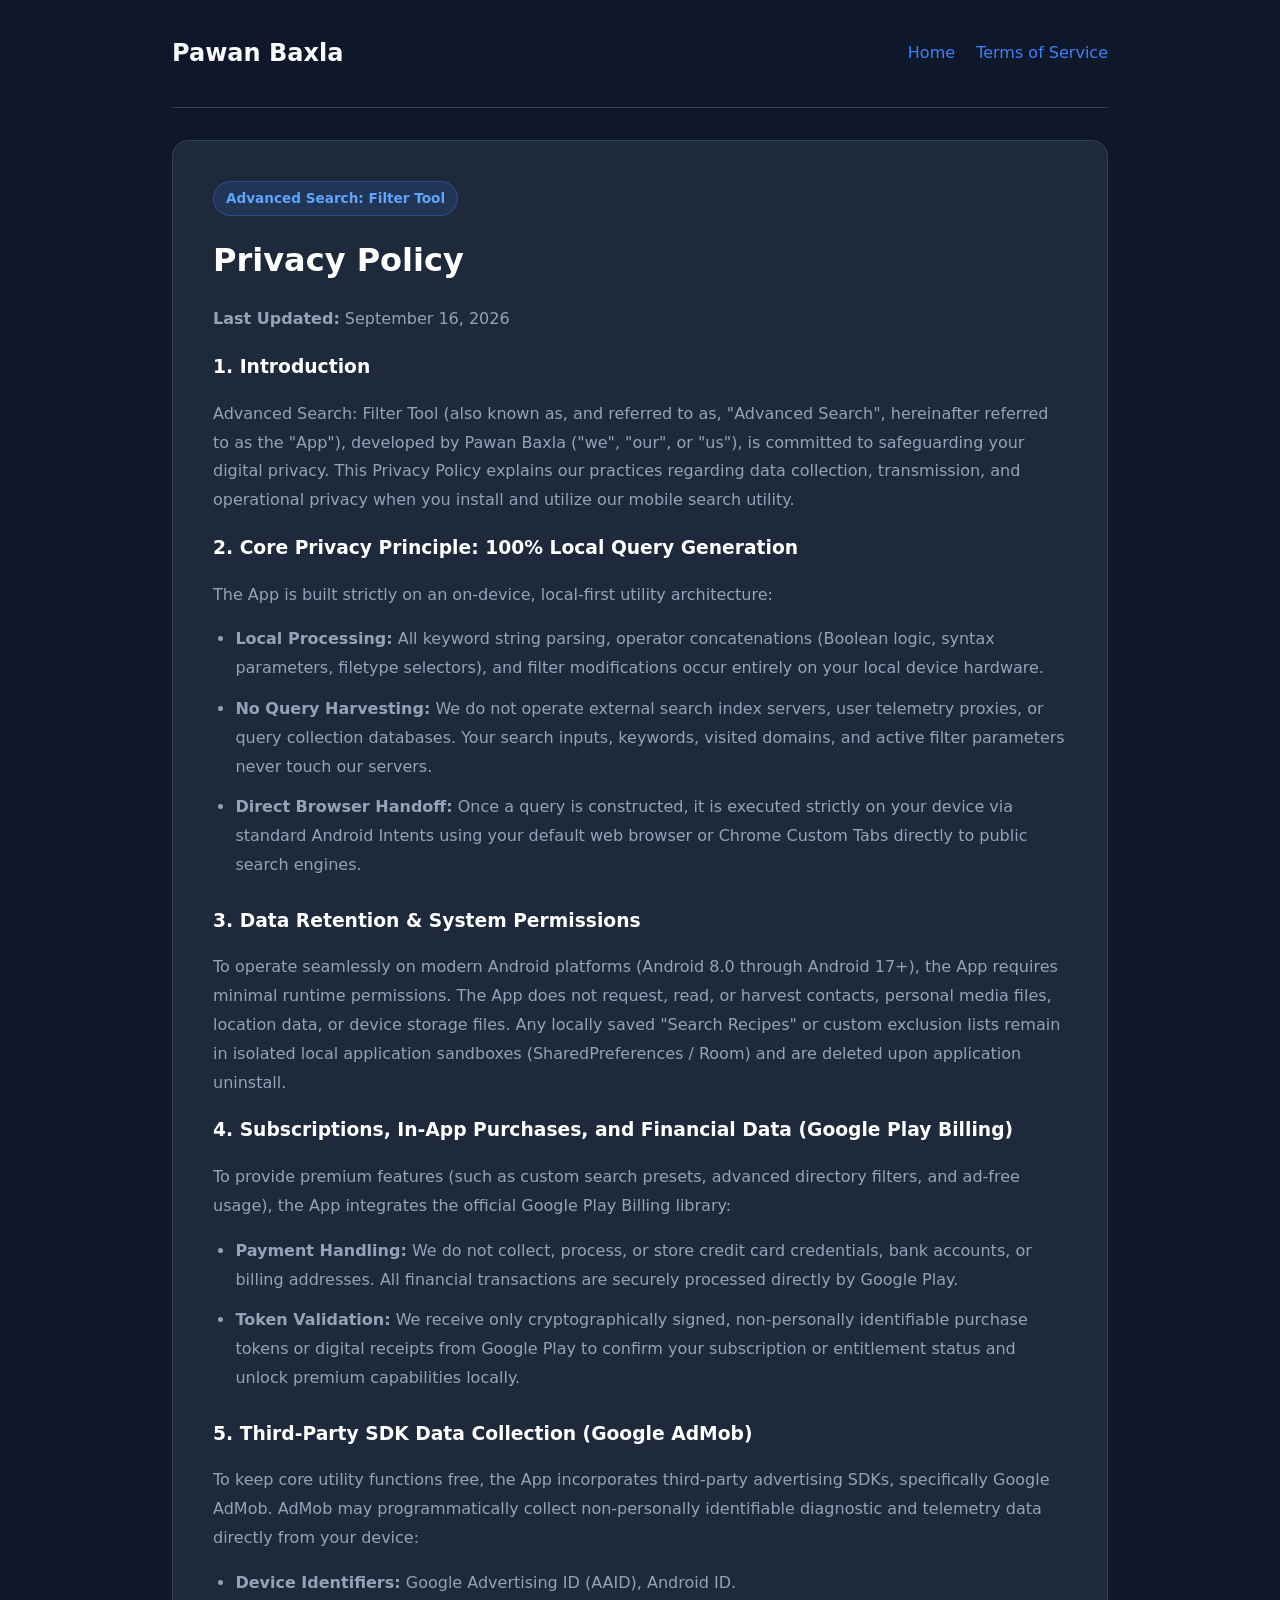
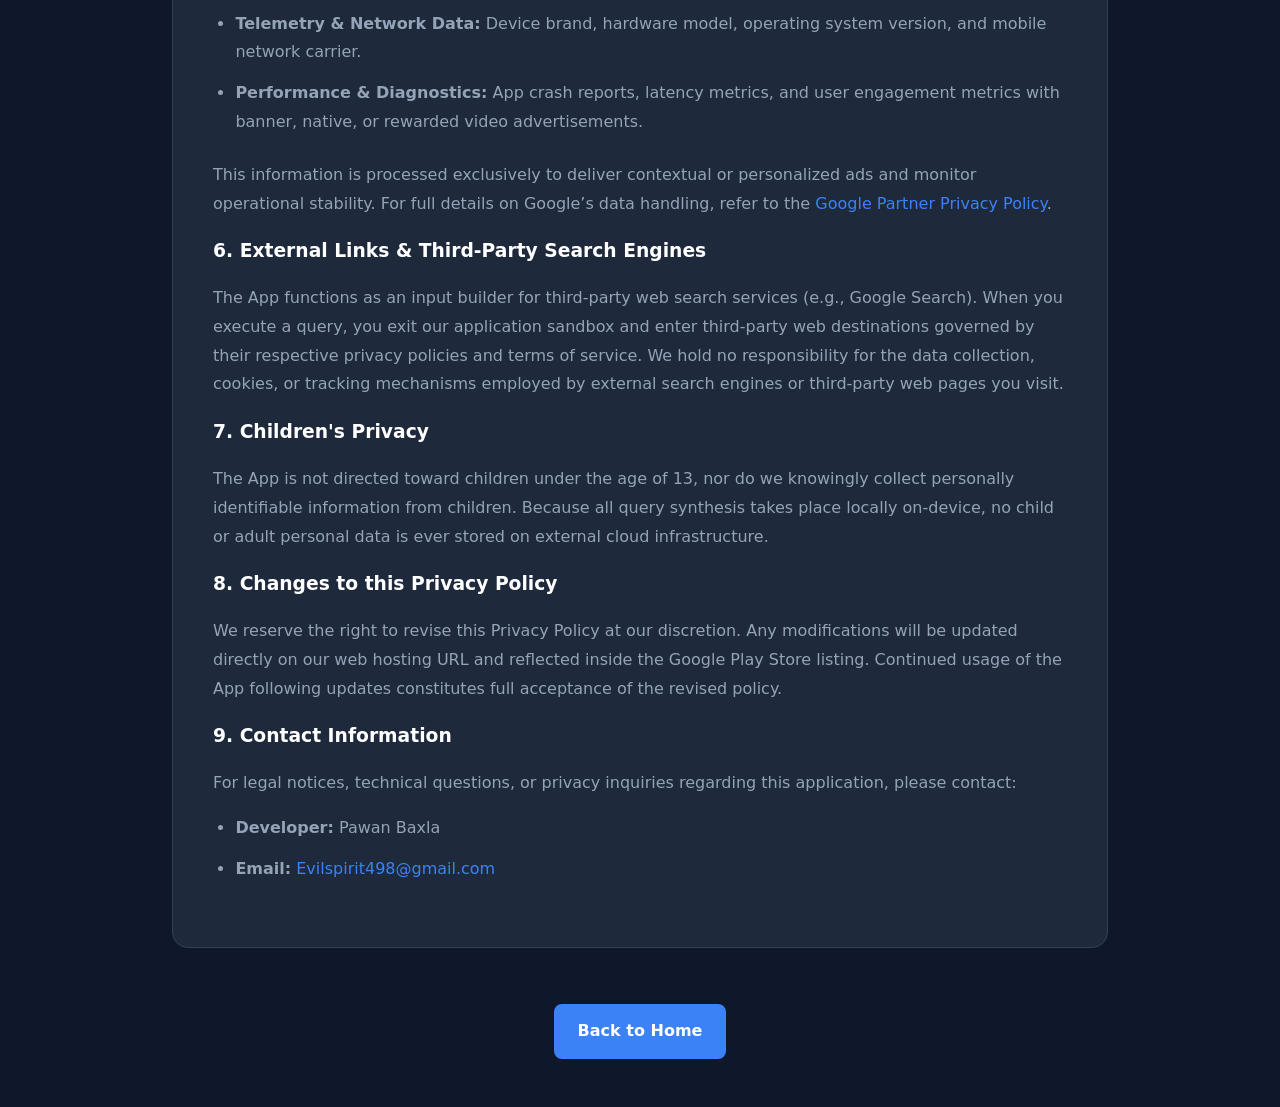
==== AdvancedSearchPrivacyPolicy.html @ 4ba8d5b0 "added app" ====
<!DOCTYPE html>
<html lang="en">
<head>
    <meta charset="UTF-8">
    <meta name="viewport" content="width=device-width, initial-scale=1.0">
    <title>Privacy Policy - Advanced Search | Pawan Baxla</title>
    <style>
        :root {
            --bg-color: #0f172a;
            --surface-color: #1e293b;
            --surface-hover: #334155;
            --primary-color: #3b82f6;
            --text-main: #f8fafc;
            --text-muted: #94a3b8;
            --border-color: #334155;
            --font-family: system-ui, -apple-system, BlinkMacSystemFont, 'Segoe UI', Roboto, sans-serif;
        }

        * {
            margin: 0;
            padding: 0;
            box-sizing: border-box;
        }

        body {
            background-color: var(--bg-color);
            color: var(--text-main);
            font-family: var(--font-family);
            line-height: 1.8;
        }

        .container {
            max-width: 1000px;
            margin: 0 auto;
            padding: 0 2rem 3rem;
        }

        header {
            display: flex;
            justify-content: space-between;
            align-items: center;
            gap: 1rem;
            padding: 2rem 0;
            border-bottom: 1px solid var(--border-color);
            margin-bottom: 2rem;
            flex-wrap: wrap;
        }

        .brand {
            font-size: 1.5rem;
            font-weight: 700;
        }

        .page-nav a {
            margin-left: 1rem;
            font-weight: 500;
            color: var(--primary-color);
        }

        .page-nav a:first-child {
            margin-left: 0;
        }

        a {
            color: var(--primary-color);
            text-decoration: none;
            transition: color 0.2s;
        }

        a:hover {
            color: #60a5fa;
        }

        .content-card {
            background: var(--surface-color);
            border: 1px solid var(--border-color);
            border-radius: 16px;
            padding: 2.5rem;
        }

        h1, h2, h3 {
            color: #ffffff;
            margin-bottom: 1rem;
        }

        h1 {
            font-size: 2rem;
        }

        .app-badge {
            display: inline-block;
            background: rgba(59, 130, 246, 0.15);
            color: #60a5fa;
            border: 1px solid rgba(59, 130, 246, 0.3);
            padding: 0.25rem 0.75rem;
            border-radius: 9999px;
            font-size: 0.85rem;
            font-weight: 600;
            margin-bottom: 1rem;
        }

        p {
            color: var(--text-muted);
            margin-bottom: 1rem;
        }

        ul {
            margin: 0.75rem 0 1.5rem 1.4rem;
            color: var(--text-muted);
        }

        li {
            margin-bottom: 0.75rem;
        }

        .btn {
            display: inline-block;
            background: var(--primary-color);
            color: #fff;
            padding: 0.8rem 1.5rem;
            border-radius: 8px;
            font-weight: 600;
            margin-top: 1.5rem;
            transition: background 0.2s;
        }

        .btn:hover {
            background: #2563eb;
        }

        footer {
            text-align: center;
            padding: 2rem 0 0;
            color: var(--text-muted);
        }

        @media (max-width: 768px) {
            header {
                flex-direction: column;
                align-items: flex-start;
            }
            .content-card {
                padding: 1.75rem;
            }
        }
    </style>
</head>
<body>

    <div class="container">
        <header>
            <div class="brand">Pawan Baxla</div>
            <nav class="page-nav">
                <a href="index.html">Home</a>
                <a href="AdvancedSearchTermsOfService.html">Terms of Service</a>
            </nav>
        </header>

        <article class="content-card">
            <span class="app-badge">Advanced Search: Filter Tool</span>
            <h1>Privacy Policy</h1>
            <p><strong>Last Updated:</strong> September 16, 2026</p>

            <h3>1. Introduction</h3>
            <p>Advanced Search: Filter Tool (also known as, and referred to as, "Advanced Search", hereinafter referred to as the "App"), developed by Pawan Baxla ("we", "our", or "us"), is committed to safeguarding your digital privacy. This Privacy Policy explains our practices regarding data collection, transmission, and operational privacy when you install and utilize our mobile search utility.</p>

            <h3>2. Core Privacy Principle: 100% Local Query Generation</h3>
            <p>The App is built strictly on an on-device, local-first utility architecture:</p>
            <ul>
                <li><strong>Local Processing:</strong> All keyword string parsing, operator concatenations (Boolean logic, syntax parameters, filetype selectors), and filter modifications occur entirely on your local device hardware.</li>
                <li><strong>No Query Harvesting:</strong> We do not operate external search index servers, user telemetry proxies, or query collection databases. Your search inputs, keywords, visited domains, and active filter parameters never touch our servers.</li>
                <li><strong>Direct Browser Handoff:</strong> Once a query is constructed, it is executed strictly on your device via standard Android Intents using your default web browser or Chrome Custom Tabs directly to public search engines.</li>
            </ul>

            <h3>3. Data Retention & System Permissions</h3>
            <p>To operate seamlessly on modern Android platforms (Android 8.0 through Android 17+), the App requires minimal runtime permissions. The App does not request, read, or harvest contacts, personal media files, location data, or device storage files. Any locally saved "Search Recipes" or custom exclusion lists remain in isolated local application sandboxes (SharedPreferences / Room) and are deleted upon application uninstall.</p>

            <h3>4. Subscriptions, In-App Purchases, and Financial Data (Google Play Billing)</h3>
            <p>To provide premium features (such as custom search presets, advanced directory filters, and ad-free usage), the App integrates the official Google Play Billing library:</p>
            <ul>
                <li><strong>Payment Handling:</strong> We do not collect, process, or store credit card credentials, bank accounts, or billing addresses. All financial transactions are securely processed directly by Google Play.</li>
                <li><strong>Token Validation:</strong> We receive only cryptographically signed, non-personally identifiable purchase tokens or digital receipts from Google Play to confirm your subscription or entitlement status and unlock premium capabilities locally.</li>
            </ul>

            <h3>5. Third-Party SDK Data Collection (Google AdMob)</h3>
            <p>To keep core utility functions free, the App incorporates third-party advertising SDKs, specifically Google AdMob. AdMob may programmatically collect non-personally identifiable diagnostic and telemetry data directly from your device:</p>
            <ul>
                <li><strong>Device Identifiers:</strong> Google Advertising ID (AAID), Android ID.</li>
                <li><strong>Telemetry & Network Data:</strong> Device brand, hardware model, operating system version, and mobile network carrier.</li>
                <li><strong>Performance & Diagnostics:</strong> App crash reports, latency metrics, and user engagement metrics with banner, native, or rewarded video advertisements.</li>
            </ul>
            <p>This information is processed exclusively to deliver contextual or personalized ads and monitor operational stability. For full details on Google’s data handling, refer to the <a href="https://policies.google.com/technologies/partner-sites" target="_blank" rel="noopener noreferrer">Google Partner Privacy Policy</a>.</p>

            <h3>6. External Links & Third-Party Search Engines</h3>
            <p>The App functions as an input builder for third-party web search services (e.g., Google Search). When you execute a query, you exit our application sandbox and enter third-party web destinations governed by their respective privacy policies and terms of service. We hold no responsibility for the data collection, cookies, or tracking mechanisms employed by external search engines or third-party web pages you visit.</p>

            <h3>7. Children's Privacy</h3>
            <p>The App is not directed toward children under the age of 13, nor do we knowingly collect personally identifiable information from children. Because all query synthesis takes place locally on-device, no child or adult personal data is ever stored on external cloud infrastructure.</p>

            <h3>8. Changes to this Privacy Policy</h3>
            <p>We reserve the right to revise this Privacy Policy at our discretion. Any modifications will be updated directly on our web hosting URL and reflected inside the Google Play Store listing. Continued usage of the App following updates constitutes full acceptance of the revised policy.</p>

            <h3>9. Contact Information</h3>
            <p>For legal notices, technical questions, or privacy inquiries regarding this application, please contact:</p>
            <ul>
                <li><strong>Developer:</strong> Pawan Baxla</li>
                <li><strong>Email:</strong> <a href="mailto:Evilspirit498@gmail.com">Evilspirit498@gmail.com</a></li>
            </ul>
        </article>

        <footer>
            <a href="index.html" class="btn">Back to Home</a>
        </footer>
    </div>

</body>
</html>
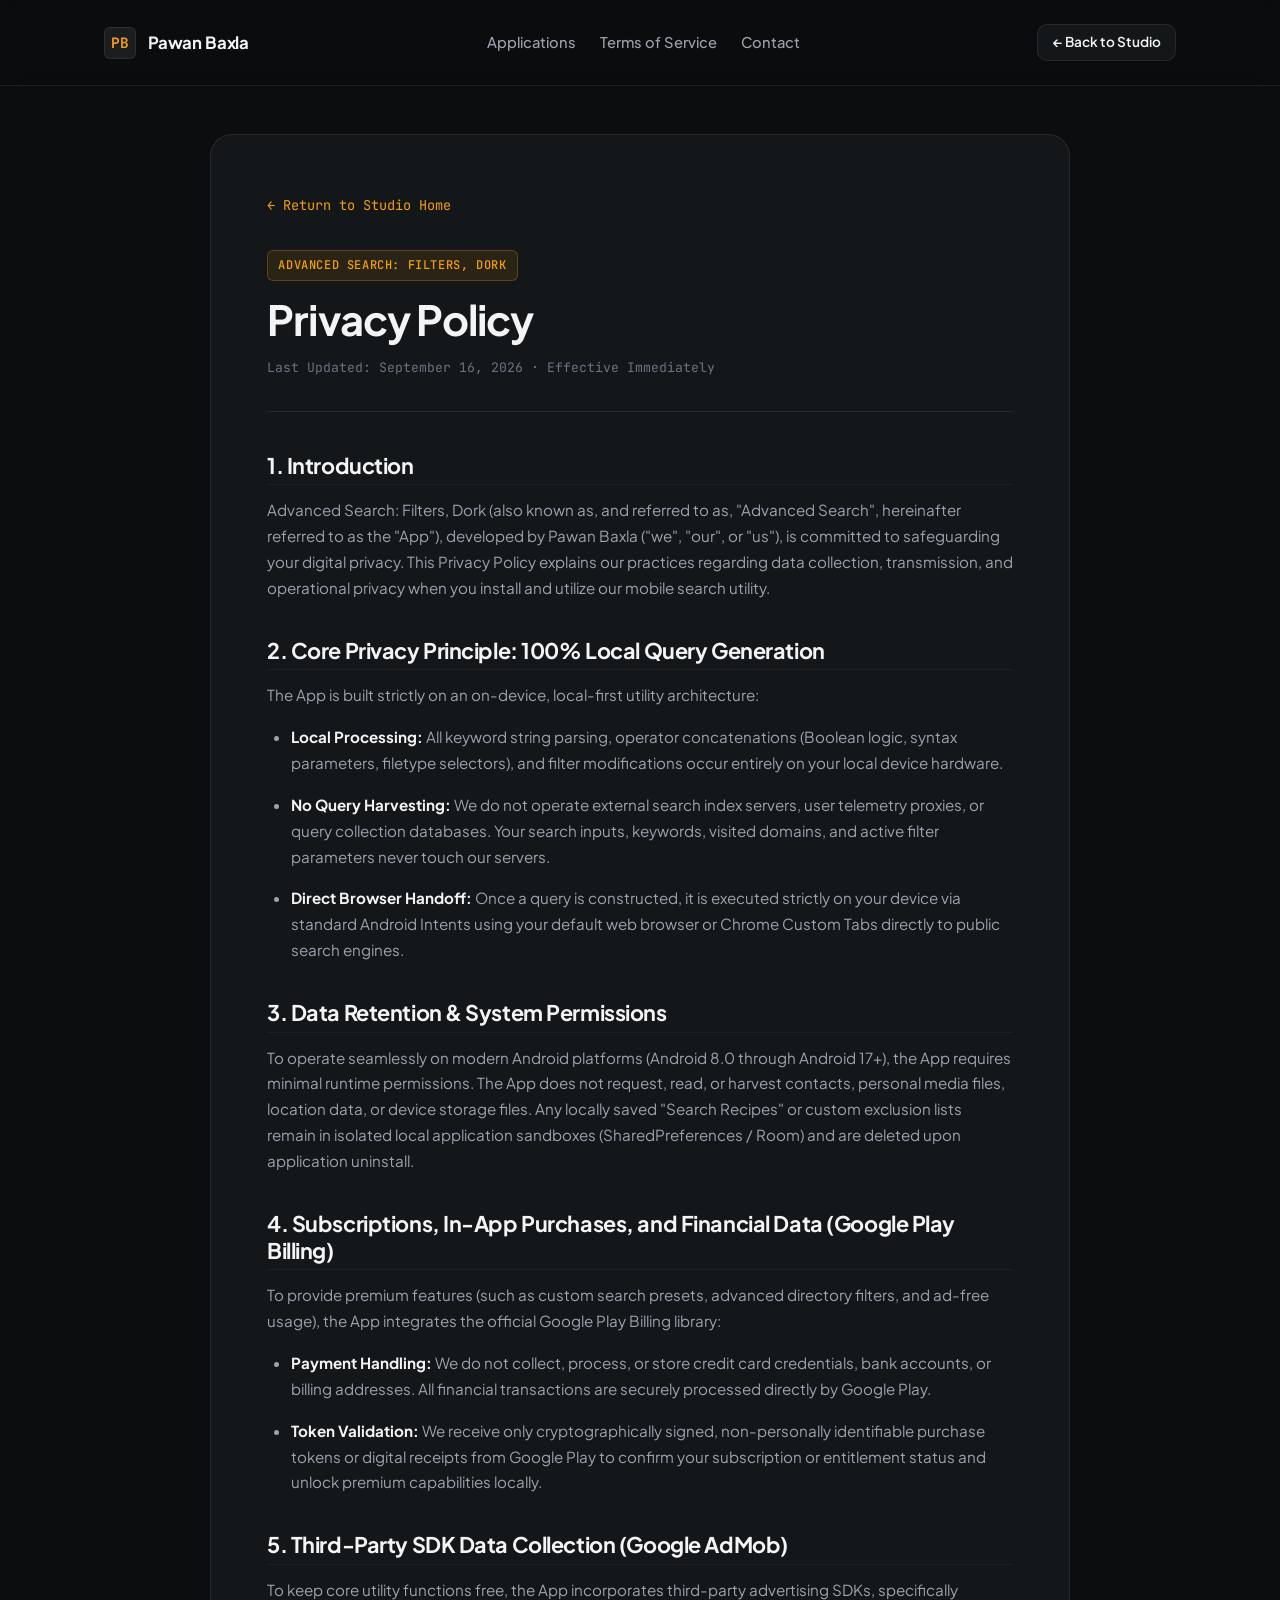
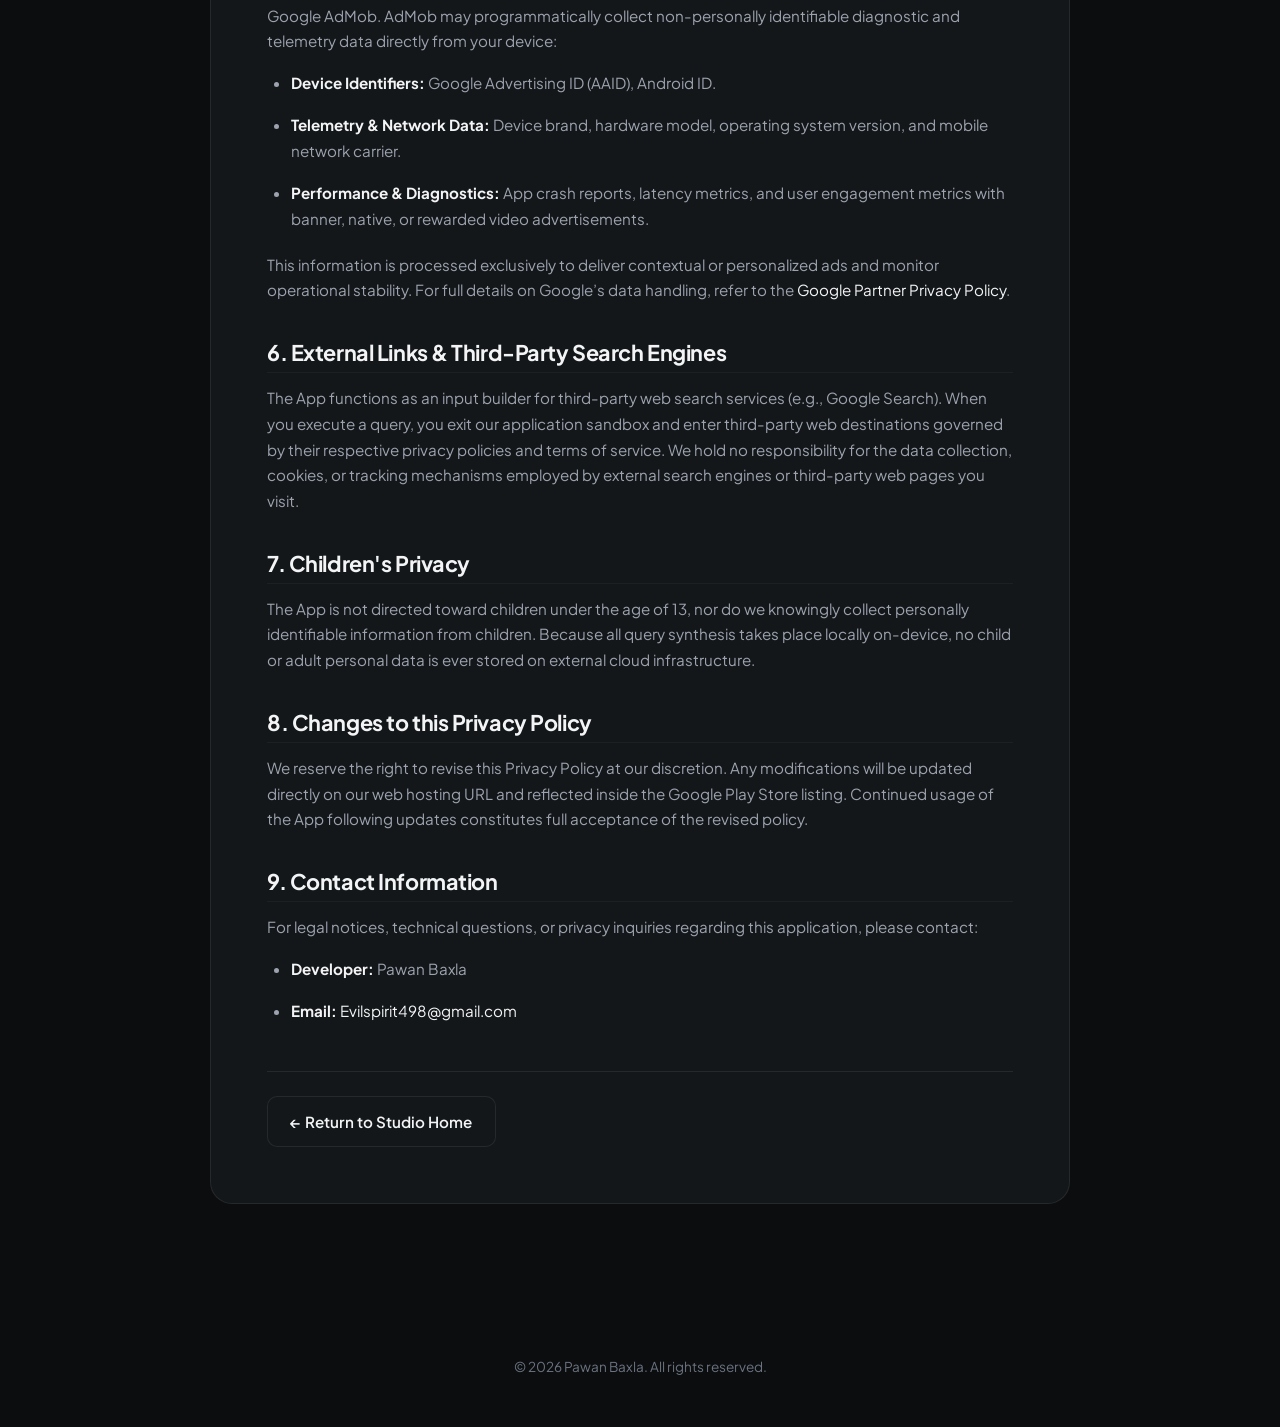
==== commit 483bf8b0: "Redesign UI" ====
--- a/AdvancedSearchPrivacyPolicy.html
+++ b/AdvancedSearchPrivacyPolicy.html
@@ -1,217 +1,151 @@
 <!DOCTYPE html>
 <html lang="en">
+
 <head>
     <meta charset="UTF-8">
     <meta name="viewport" content="width=device-width, initial-scale=1.0">
-    <title>Privacy Policy - Advanced Search | Pawan Baxla</title>
-    <style>
-        :root {
-            --bg-color: #0f172a;
-            --surface-color: #1e293b;
-            --surface-hover: #334155;
-            --primary-color: #3b82f6;
-            --text-main: #f8fafc;
-            --text-muted: #94a3b8;
-            --border-color: #334155;
-            --font-family: system-ui, -apple-system, BlinkMacSystemFont, 'Segoe UI', Roboto, sans-serif;
-        }
+    <title>Privacy Policy | Advanced Search Tool | Pawan Baxla Studio</title>
+    <meta name="theme-color" content="#0b0d0e">
+    <link rel="icon" type="image/png" href="Advanced Search icon.png">
+    <link rel="stylesheet" href="styles.css">
+</head>
 
-        * {
-            margin: 0;
-            padding: 0;
-            box-sizing: border-box;
-        }
-
-        body {
-            background-color: var(--bg-color);
-            color: var(--text-main);
-            font-family: var(--font-family);
-            line-height: 1.8;
-        }
-
-        .container {
-            max-width: 1000px;
-            margin: 0 auto;
-            padding: 0 2rem 3rem;
-        }
-
-        header {
-            display: flex;
-            justify-content: space-between;
-            align-items: center;
-            gap: 1rem;
-            padding: 2rem 0;
-            border-bottom: 1px solid var(--border-color);
-            margin-bottom: 2rem;
-            flex-wrap: wrap;
-        }
-
-        .brand {
-            font-size: 1.5rem;
-            font-weight: 700;
-        }
-
-        .page-nav a {
-            margin-left: 1rem;
-            font-weight: 500;
-            color: var(--primary-color);
-        }
-
-        .page-nav a:first-child {
-            margin-left: 0;
-        }
-
-        a {
-            color: var(--primary-color);
-            text-decoration: none;
-            transition: color 0.2s;
-        }
-
-        a:hover {
-            color: #60a5fa;
-        }
-
-        .content-card {
-            background: var(--surface-color);
-            border: 1px solid var(--border-color);
-            border-radius: 16px;
-            padding: 2.5rem;
-        }
-
-        h1, h2, h3 {
-            color: #ffffff;
-            margin-bottom: 1rem;
-        }
-
-        h1 {
-            font-size: 2rem;
-        }
-
-        .app-badge {
-            display: inline-block;
-            background: rgba(59, 130, 246, 0.15);
-            color: #60a5fa;
-            border: 1px solid rgba(59, 130, 246, 0.3);
-            padding: 0.25rem 0.75rem;
-            border-radius: 9999px;
-            font-size: 0.85rem;
-            font-weight: 600;
-            margin-bottom: 1rem;
-        }
-
-        p {
-            color: var(--text-muted);
-            margin-bottom: 1rem;
-        }
-
-        ul {
-            margin: 0.75rem 0 1.5rem 1.4rem;
-            color: var(--text-muted);
-        }
-
-        li {
-            margin-bottom: 0.75rem;
-        }
-
-        .btn {
-            display: inline-block;
-            background: var(--primary-color);
-            color: #fff;
-            padding: 0.8rem 1.5rem;
-            border-radius: 8px;
-            font-weight: 600;
-            margin-top: 1.5rem;
-            transition: background 0.2s;
-        }
-
-        .btn:hover {
-            background: #2563eb;
-        }
-
-        footer {
-            text-align: center;
-            padding: 2rem 0 0;
-            color: var(--text-muted);
-        }
-
-        @media (max-width: 768px) {
-            header {
-                flex-direction: column;
-                align-items: flex-start;
-            }
-            .content-card {
-                padding: 1.75rem;
-            }
-        }
-    </style>
-</head>
 <body>
 
-    <div class="container">
-        <header>
-            <div class="brand">Pawan Baxla</div>
-            <nav class="page-nav">
-                <a href="index.html">Home</a>
-                <a href="AdvancedSearchTermsOfService.html">Terms of Service</a>
-            </nav>
-        </header>
+    <!-- Header -->
+    <header class="site-header">
+        <div class="container">
+            <div class="nav-wrap">
+                <a href="index.html" class="brand-link">
+                    <div class="brand-mark">PB</div>
+                    <span class="brand-text">Pawan Baxla</span>
+                </a>
 
-        <article class="content-card">
-            <span class="app-badge">Advanced Search: Filter Tool</span>
-            <h1>Privacy Policy</h1>
-            <p><strong>Last Updated:</strong> September 16, 2026</p>
+                <nav class="nav-center">
+                    <a href="index.html#apps">Applications</a>
+                    <a href="AdvancedSearchTermsOfService.html">Terms of Service</a>
+                    <a href="index.html#contact">Contact</a>
+                </nav>
 
-            <h3>1. Introduction</h3>
-            <p>Advanced Search: Filter Tool (also known as, and referred to as, "Advanced Search", hereinafter referred to as the "App"), developed by Pawan Baxla ("we", "our", or "us"), is committed to safeguarding your digital privacy. This Privacy Policy explains our practices regarding data collection, transmission, and operational privacy when you install and utilize our mobile search utility.</p>
+                <div class="nav-right">
+                    <a href="index.html" class="btn btn-secondary" style="padding: 0.4rem 0.9rem; font-size: 0.85rem;">
+                        <span>&larr; Back to Studio</span>
+                    </a>
+                </div>
+            </div>
+        </div>
+    </header>
 
-            <h3>2. Core Privacy Principle: 100% Local Query Generation</h3>
-            <p>The App is built strictly on an on-device, local-first utility architecture:</p>
-            <ul>
-                <li><strong>Local Processing:</strong> All keyword string parsing, operator concatenations (Boolean logic, syntax parameters, filetype selectors), and filter modifications occur entirely on your local device hardware.</li>
-                <li><strong>No Query Harvesting:</strong> We do not operate external search index servers, user telemetry proxies, or query collection databases. Your search inputs, keywords, visited domains, and active filter parameters never touch our servers.</li>
-                <li><strong>Direct Browser Handoff:</strong> Once a query is constructed, it is executed strictly on your device via standard Android Intents using your default web browser or Chrome Custom Tabs directly to public search engines.</li>
-            </ul>
+    <main class="container">
+        <article class="legal-document-view">
+            <div class="legal-back-nav">
+                <a href="index.html">&larr; Return to Studio Home</a>
+            </div>
 
-            <h3>3. Data Retention & System Permissions</h3>
-            <p>To operate seamlessly on modern Android platforms (Android 8.0 through Android 17+), the App requires minimal runtime permissions. The App does not request, read, or harvest contacts, personal media files, location data, or device storage files. Any locally saved "Search Recipes" or custom exclusion lists remain in isolated local application sandboxes (SharedPreferences / Room) and are deleted upon application uninstall.</p>
+            <div class="legal-header">
+                <div style="margin-bottom: 0.75rem;">
+                    <span class="mono-badge">Advanced Search: Filters, Dork</span>
+                </div>
+                <h1>Privacy Policy</h1>
+                <div class="legal-meta">Last Updated: September 16, 2026 · Effective Immediately</div>
+            </div>
 
-            <h3>4. Subscriptions, In-App Purchases, and Financial Data (Google Play Billing)</h3>
-            <p>To provide premium features (such as custom search presets, advanced directory filters, and ad-free usage), the App integrates the official Google Play Billing library:</p>
-            <ul>
-                <li><strong>Payment Handling:</strong> We do not collect, process, or store credit card credentials, bank accounts, or billing addresses. All financial transactions are securely processed directly by Google Play.</li>
-                <li><strong>Token Validation:</strong> We receive only cryptographically signed, non-personally identifiable purchase tokens or digital receipts from Google Play to confirm your subscription or entitlement status and unlock premium capabilities locally.</li>
-            </ul>
+            <div class="legal-body">
+                <h2>1. Introduction</h2>
+                <p>Advanced Search: Filters, Dork (also known as, and referred to as, "Advanced Search", hereinafter
+                    referred to as the "App"), developed by Pawan Baxla ("we", "our", or "us"), is committed to
+                    safeguarding your digital privacy. This Privacy Policy explains our practices regarding data
+                    collection, transmission, and operational privacy when you install and utilize our mobile search
+                    utility.</p>
 
-            <h3>5. Third-Party SDK Data Collection (Google AdMob)</h3>
-            <p>To keep core utility functions free, the App incorporates third-party advertising SDKs, specifically Google AdMob. AdMob may programmatically collect non-personally identifiable diagnostic and telemetry data directly from your device:</p>
-            <ul>
-                <li><strong>Device Identifiers:</strong> Google Advertising ID (AAID), Android ID.</li>
-                <li><strong>Telemetry & Network Data:</strong> Device brand, hardware model, operating system version, and mobile network carrier.</li>
-                <li><strong>Performance & Diagnostics:</strong> App crash reports, latency metrics, and user engagement metrics with banner, native, or rewarded video advertisements.</li>
-            </ul>
-            <p>This information is processed exclusively to deliver contextual or personalized ads and monitor operational stability. For full details on Google’s data handling, refer to the <a href="https://policies.google.com/technologies/partner-sites" target="_blank" rel="noopener noreferrer">Google Partner Privacy Policy</a>.</p>
+                <h2>2. Core Privacy Principle: 100% Local Query Generation</h2>
+                <p>The App is built strictly on an on-device, local-first utility architecture:</p>
+                <ul>
+                    <li><strong>Local Processing:</strong> All keyword string parsing, operator concatenations (Boolean
+                        logic, syntax parameters, filetype selectors), and filter modifications occur entirely on your
+                        local device hardware.</li>
+                    <li><strong>No Query Harvesting:</strong> We do not operate external search index servers, user
+                        telemetry proxies, or query collection databases. Your search inputs, keywords, visited domains,
+                        and active filter parameters never touch our servers.</li>
+                    <li><strong>Direct Browser Handoff:</strong> Once a query is constructed, it is executed strictly on
+                        your device via standard Android Intents using your default web browser or Chrome Custom Tabs
+                        directly to public search engines.</li>
+                </ul>
 
-            <h3>6. External Links & Third-Party Search Engines</h3>
-            <p>The App functions as an input builder for third-party web search services (e.g., Google Search). When you execute a query, you exit our application sandbox and enter third-party web destinations governed by their respective privacy policies and terms of service. We hold no responsibility for the data collection, cookies, or tracking mechanisms employed by external search engines or third-party web pages you visit.</p>
+                <h2>3. Data Retention &amp; System Permissions</h2>
+                <p>To operate seamlessly on modern Android platforms (Android 8.0 through Android 17+), the App requires
+                    minimal runtime permissions. The App does not request, read, or harvest contacts, personal media
+                    files, location data, or device storage files. Any locally saved "Search Recipes" or custom
+                    exclusion lists remain in isolated local application sandboxes (SharedPreferences / Room) and are
+                    deleted upon application uninstall.</p>
 
-            <h3>7. Children's Privacy</h3>
-            <p>The App is not directed toward children under the age of 13, nor do we knowingly collect personally identifiable information from children. Because all query synthesis takes place locally on-device, no child or adult personal data is ever stored on external cloud infrastructure.</p>
+                <h2>4. Subscriptions, In-App Purchases, and Financial Data (Google Play Billing)</h2>
+                <p>To provide premium features (such as custom search presets, advanced directory filters, and ad-free
+                    usage), the App integrates the official Google Play Billing library:</p>
+                <ul>
+                    <li><strong>Payment Handling:</strong> We do not collect, process, or store credit card credentials,
+                        bank accounts, or billing addresses. All financial transactions are securely processed directly
+                        by Google Play.</li>
+                    <li><strong>Token Validation:</strong> We receive only cryptographically signed, non-personally
+                        identifiable purchase tokens or digital receipts from Google Play to confirm your subscription
+                        or entitlement status and unlock premium capabilities locally.</li>
+                </ul>
 
-            <h3>8. Changes to this Privacy Policy</h3>
-            <p>We reserve the right to revise this Privacy Policy at our discretion. Any modifications will be updated directly on our web hosting URL and reflected inside the Google Play Store listing. Continued usage of the App following updates constitutes full acceptance of the revised policy.</p>
+                <h2>5. Third-Party SDK Data Collection (Google AdMob)</h2>
+                <p>To keep core utility functions free, the App incorporates third-party advertising SDKs, specifically
+                    Google AdMob. AdMob may programmatically collect non-personally identifiable diagnostic and
+                    telemetry data directly from your device:</p>
+                <ul>
+                    <li><strong>Device Identifiers:</strong> Google Advertising ID (AAID), Android ID.</li>
+                    <li><strong>Telemetry &amp; Network Data:</strong> Device brand, hardware model, operating system
+                        version, and mobile network carrier.</li>
+                    <li><strong>Performance &amp; Diagnostics:</strong> App crash reports, latency metrics, and user
+                        engagement metrics with banner, native, or rewarded video advertisements.</li>
+                </ul>
+                <p>This information is processed exclusively to deliver contextual or personalized ads and monitor
+                    operational stability. For full details on Google’s data handling, refer to the <a
+                        href="https://policies.google.com/technologies/partner-sites" target="_blank"
+                        rel="noopener noreferrer">Google Partner Privacy Policy</a>.</p>
 
-            <h3>9. Contact Information</h3>
-            <p>For legal notices, technical questions, or privacy inquiries regarding this application, please contact:</p>
-            <ul>
-                <li><strong>Developer:</strong> Pawan Baxla</li>
-                <li><strong>Email:</strong> <a href="mailto:Evilspirit498@gmail.com">Evilspirit498@gmail.com</a></li>
-            </ul>
+                <h2>6. External Links &amp; Third-Party Search Engines</h2>
+                <p>The App functions as an input builder for third-party web search services (e.g., Google Search). When
+                    you execute a query, you exit our application sandbox and enter third-party web destinations
+                    governed by their respective privacy policies and terms of service. We hold no responsibility for
+                    the data collection, cookies, or tracking mechanisms employed by external search engines or
+                    third-party web pages you visit.</p>
+
+                <h2>7. Children's Privacy</h2>
+                <p>The App is not directed toward children under the age of 13, nor do we knowingly collect personally
+                    identifiable information from children. Because all query synthesis takes place locally on-device,
+                    no child or adult personal data is ever stored on external cloud infrastructure.</p>
+
+                <h2>8. Changes to this Privacy Policy</h2>
+                <p>We reserve the right to revise this Privacy Policy at our discretion. Any modifications will be
+                    updated directly on our web hosting URL and reflected inside the Google Play Store listing.
+                    Continued usage of the App following updates constitutes full acceptance of the revised policy.</p>
+
+                <h2>9. Contact Information</h2>
+                <p>For legal notices, technical questions, or privacy inquiries regarding this application, please
+                    contact:</p>
+                <ul>
+                    <li><strong>Developer:</strong> Pawan Baxla</li>
+                    <li><strong>Email:</strong> <a href="mailto:Evilspirit498@gmail.com">Evilspirit498@gmail.com</a>
+                    </li>
+                </ul>
+            </div>
+
+            <div style="margin-top: 3rem; padding-top: 1.5rem; border-top: 1px solid var(--border);">
+                <a href="index.html" class="btn btn-secondary">&larr; Return to Studio Home</a>
+            </div>
         </article>
+    </main>
 
-        <footer>
-            <a href="index.html" class="btn">Back to Home</a>
-        </footer>
-    </div>
+    <footer class="site-footer">
+        <div class="container" style="text-align: center; color: var(--text-muted); font-size: 0.85rem;">
+            &copy; 2026 Pawan Baxla. All rights reserved.
+        </div>
+    </footer>
 
 </body>
-</html>
+
+</html>
--- a/styles.css
+++ b/styles.css
@@ -0,0 +1,820 @@
+/* ==========================================================================
+   Pawan Baxla Studio — Design System Stylesheet
+   Precision Obsidian / Industrial Amber Theme
+   ========================================================================== */
+
+@import url('https://fonts.googleapis.com/css2?family=JetBrains+Mono:wght@400;500;600&family=Plus+Jakarta+Sans:wght@400;500;600;700&display=swap');
+
+:root {
+    --canvas: #0b0d0e;
+    --surface: #141719;
+    --surface-elevated: #1a1e21;
+    --surface-hover: #202428;
+    
+    --border: rgba(255, 255, 255, 0.08);
+    --border-subtle: rgba(255, 255, 255, 0.04);
+    --border-hover: rgba(245, 158, 11, 0.35);
+    --border-active: #f59e0b;
+
+    --text-primary: #f3f4f6;
+    --text-secondary: #9ca3af;
+    --text-muted: #6b7280;
+
+    --amber: #f59e0b;
+    --amber-hover: #d97706;
+    --amber-tint: rgba(245, 158, 11, 0.1);
+    --amber-border: rgba(245, 158, 11, 0.25);
+
+    --font-sans: 'Plus Jakarta Sans', -apple-system, BlinkMacSystemFont, 'Segoe UI', Roboto, sans-serif;
+    --font-mono: 'JetBrains Mono', ui-monospace, SFMono-Regular, Menlo, Monaco, Consolas, monospace;
+
+    --transition-fast: 0.15s cubic-bezier(0.16, 1, 0.3, 1);
+    --transition-base: 0.25s cubic-bezier(0.16, 1, 0.3, 1);
+
+    --container-max: 1120px;
+    --radius-sm: 6px;
+    --radius-md: 10px;
+    --radius-lg: 16px;
+    --radius-xl: 22px;
+}
+
+/* Reset & Base */
+*, *::before, *::after {
+    margin: 0;
+    padding: 0;
+    box-sizing: border-box;
+}
+
+html {
+    scroll-behavior: smooth;
+    background-color: var(--canvas);
+    color: var(--text-primary);
+    font-family: var(--font-sans);
+    -webkit-font-smoothing: antialiased;
+    -moz-osx-font-smoothing: grayscale;
+}
+
+body {
+    background-color: var(--canvas);
+    color: var(--text-secondary);
+    font-size: 1rem;
+    line-height: 1.65;
+    min-height: 100vh;
+    display: flex;
+    flex-direction: column;
+    overflow-x: hidden;
+}
+
+/* Typography Defaults */
+h1, h2, h3, h4, h5, h6 {
+    color: var(--text-primary);
+    font-family: var(--font-sans);
+    font-weight: 700;
+    line-height: 1.25;
+    letter-spacing: -0.02em;
+}
+
+p {
+    margin-bottom: 1rem;
+}
+
+a {
+    color: var(--text-primary);
+    text-decoration: none;
+    transition: color var(--transition-fast), border-color var(--transition-fast);
+}
+
+img {
+    max-width: 100%;
+    height: auto;
+    display: block;
+}
+
+/* Layout Utilities */
+.container {
+    width: 100%;
+    max-width: var(--container-max);
+    margin: 0 auto;
+    padding: 0 1.5rem;
+}
+
+/* Monospace Pill Badge */
+.mono-badge {
+    display: inline-flex;
+    align-items: center;
+    gap: 0.4rem;
+    font-family: var(--font-mono);
+    font-size: 0.75rem;
+    font-weight: 500;
+    text-transform: uppercase;
+    letter-spacing: 0.05em;
+    padding: 0.3rem 0.65rem;
+    border-radius: var(--radius-sm);
+    background: var(--amber-tint);
+    color: var(--amber);
+    border: 1px solid var(--amber-border);
+}
+
+.mono-badge-neutral {
+    background: rgba(255, 255, 255, 0.04);
+    color: var(--text-secondary);
+    border: 1px solid var(--border);
+}
+
+/* Buttons */
+.btn {
+    display: inline-flex;
+    align-items: center;
+    justify-content: center;
+    gap: 0.6rem;
+    font-family: var(--font-sans);
+    font-size: 0.95rem;
+    font-weight: 600;
+    padding: 0.75rem 1.4rem;
+    border-radius: var(--radius-md);
+    cursor: pointer;
+    transition: all var(--transition-fast);
+    border: 1px solid transparent;
+    text-align: center;
+}
+
+.btn-primary {
+    background: var(--amber);
+    color: #0b0d0e;
+}
+
+.btn-primary:hover {
+    background: var(--amber-hover);
+    transform: translateY(-1px);
+    box-shadow: 0 4px 14px rgba(245, 158, 11, 0.2);
+}
+
+.btn-primary:active {
+    transform: translateY(0);
+}
+
+.btn-secondary {
+    background: var(--surface);
+    color: var(--text-primary);
+    border: 1px solid var(--border);
+}
+
+.btn-secondary:hover {
+    background: var(--surface-elevated);
+    border-color: var(--border-hover);
+    transform: translateY(-1px);
+}
+
+.btn-secondary:active {
+    transform: translateY(0);
+}
+
+.btn svg {
+    flex-shrink: 0;
+}
+
+/* ==========================================================================
+   Header & Navigation
+   ========================================================================== */
+header.site-header {
+    padding: 1.5rem 0;
+    border-bottom: 1px solid var(--border);
+    position: sticky;
+    top: 0;
+    background: rgba(11, 13, 14, 0.92);
+    backdrop-filter: blur(12px);
+    -webkit-backdrop-filter: blur(12px);
+    z-index: 100;
+}
+
+.nav-wrap {
+    display: flex;
+    justify-content: space-between;
+    align-items: center;
+    gap: 1.5rem;
+}
+
+.brand-link {
+    display: flex;
+    align-items: center;
+    gap: 0.75rem;
+}
+
+.brand-mark {
+    width: 32px;
+    height: 32px;
+    background: var(--surface-elevated);
+    border: 1px solid var(--border);
+    border-radius: var(--radius-sm);
+    display: flex;
+    align-items: center;
+    justify-content: center;
+    color: var(--amber);
+    font-family: var(--font-mono);
+    font-weight: 700;
+    font-size: 0.9rem;
+}
+
+.brand-text {
+    font-size: 1.05rem;
+    font-weight: 700;
+    letter-spacing: -0.01em;
+    color: var(--text-primary);
+}
+
+
+.nav-center {
+    display: flex;
+    align-items: center;
+    gap: 1.5rem;
+}
+
+.nav-center a {
+    color: var(--text-secondary);
+    font-size: 0.92rem;
+    font-weight: 500;
+    padding: 0.35rem 0;
+    position: relative;
+}
+
+.nav-center a:hover {
+    color: var(--text-primary);
+}
+
+.nav-right {
+    display: flex;
+    align-items: center;
+    gap: 1rem;
+}
+
+
+/* ==========================================================================
+   Hero Section
+   ========================================================================== */
+.hero-section {
+    padding: 5rem 0 3.5rem;
+    border-bottom: 1px solid var(--border-subtle);
+}
+
+.hero-content {
+    max-width: 820px;
+}
+
+
+.hero-title {
+    font-size: clamp(2.4rem, 5vw, 3.6rem);
+    font-weight: 700;
+    letter-spacing: -0.03em;
+    line-height: 1.15;
+    margin-bottom: 1.5rem;
+    color: #ffffff;
+}
+
+.hero-title .highlight {
+    color: var(--amber);
+}
+
+.hero-desc {
+    font-size: clamp(1.1rem, 2vw, 1.25rem);
+    color: var(--text-secondary);
+    line-height: 1.6;
+    margin-bottom: 2.25rem;
+    max-width: 700px;
+}
+
+.hero-actions {
+    display: flex;
+    flex-wrap: wrap;
+    align-items: center;
+    gap: 1rem;
+}
+
+/* ==========================================================================
+   Craft Principles Strip
+   ========================================================================== */
+.principles-section {
+    padding: 3rem 0;
+    border-bottom: 1px solid var(--border);
+}
+
+.principles-grid {
+    display: grid;
+    grid-template-columns: repeat(3, 1fr);
+    gap: 1.5rem;
+}
+
+.principle-card {
+    background: var(--surface);
+    border: 1px solid var(--border);
+    border-radius: var(--radius-lg);
+    padding: 1.75rem;
+    transition: border-color var(--transition-base), transform var(--transition-base);
+}
+
+.principle-card:hover {
+    border-color: var(--border-hover);
+    transform: translateY(-2px);
+}
+
+.principle-icon-wrap {
+    width: 40px;
+    height: 40px;
+    background: var(--surface-elevated);
+    border: 1px solid var(--border);
+    border-radius: var(--radius-sm);
+    display: flex;
+    align-items: center;
+    justify-content: center;
+    color: var(--amber);
+    margin-bottom: 1.25rem;
+}
+
+.principle-title {
+    font-size: 1.1rem;
+    margin-bottom: 0.5rem;
+}
+
+.principle-desc {
+    font-size: 0.92rem;
+    color: var(--text-muted);
+    margin-bottom: 0;
+    line-height: 1.55;
+}
+
+/* ==========================================================================
+   Section Headers
+   ========================================================================== */
+.section-header {
+    margin-bottom: 2.5rem;
+}
+
+
+.section-title {
+    font-size: clamp(1.8rem, 3.5vw, 2.4rem);
+    letter-spacing: -0.02em;
+}
+
+/* ==========================================================================
+   App Showcase Specsheet (Asymmetric Layout)
+   ========================================================================== */
+.apps-section {
+    padding: 4.5rem 0;
+}
+
+.app-specsheet {
+    background: var(--surface);
+    border: 1px solid var(--border);
+    border-radius: var(--radius-xl);
+    overflow: hidden;
+    margin-bottom: 3.5rem;
+    display: grid;
+    grid-template-columns: 380px 1fr;
+    transition: border-color var(--transition-base);
+}
+
+.app-specsheet:hover {
+    border-color: var(--border-hover);
+}
+
+/* Left Column: Identity & Store Action */
+.app-meta-col {
+    padding: 2.75rem;
+    background: rgba(255, 255, 255, 0.015);
+    border-right: 1px solid var(--border);
+    display: flex;
+    flex-direction: column;
+    justify-content: space-between;
+}
+
+.app-identity {
+    margin-bottom: 2rem;
+}
+
+.app-icon-wrap {
+    width: 88px;
+    height: 88px;
+    background: var(--surface-elevated);
+    border: 1px solid var(--border);
+    border-radius: var(--radius-xl);
+    padding: 10px;
+    box-shadow: 0 8px 24px rgba(0, 0, 0, 0.4);
+    margin-bottom: 1.5rem;
+    display: flex;
+    align-items: center;
+    justify-content: center;
+}
+
+.app-icon-wrap img {
+    width: 100%;
+    height: 100%;
+    object-fit: cover;
+    border-radius: var(--radius-lg);
+}
+
+.app-title {
+    font-size: 1.7rem;
+    font-weight: 700;
+    margin-bottom: 0.5rem;
+}
+
+.app-tagline {
+    font-size: 1rem;
+    color: var(--text-secondary);
+    line-height: 1.5;
+    margin-bottom: 1.25rem;
+}
+
+.app-tags-row {
+    display: flex;
+    flex-wrap: wrap;
+    gap: 0.45rem;
+    margin-bottom: 1.5rem;
+}
+
+.app-narrative {
+    font-size: 0.92rem;
+    color: var(--text-muted);
+    line-height: 1.6;
+    margin-bottom: 1.5rem;
+}
+
+.app-col-actions {
+    margin-top: auto;
+    padding-top: 1.5rem;
+    border-top: 1px solid var(--border-subtle);
+}
+
+.app-col-actions .btn {
+    width: 100%;
+    margin-bottom: 1rem;
+}
+
+.app-legal-row {
+    display: flex;
+    align-items: center;
+    justify-content: center;
+    gap: 0.75rem;
+    font-size: 0.82rem;
+    font-family: var(--font-mono);
+}
+
+.app-legal-row a {
+    color: var(--text-muted);
+    transition: color var(--transition-fast);
+}
+
+.app-legal-row a:hover {
+    color: var(--amber);
+}
+
+.app-legal-row span {
+    color: var(--border);
+}
+
+/* Right Column: Technical Specification Breakdown */
+.app-specs-col {
+    padding: 2.75rem;
+    display: flex;
+    flex-direction: column;
+}
+
+.specs-header {
+    display: flex;
+    align-items: center;
+    justify-content: space-between;
+    padding-bottom: 1.25rem;
+    margin-bottom: 1.5rem;
+    border-bottom: 1px solid var(--border);
+}
+
+.specs-header h3 {
+    font-size: 1.05rem;
+    font-weight: 600;
+    text-transform: uppercase;
+    letter-spacing: 0.05em;
+    font-family: var(--font-mono);
+    color: var(--text-primary);
+}
+
+.specs-grid {
+    display: grid;
+    grid-template-columns: repeat(2, 1fr);
+    gap: 1.5rem 2rem;
+}
+
+.spec-item {
+    display: flex;
+    gap: 1rem;
+    align-items: flex-start;
+}
+
+.spec-icon {
+    width: 36px;
+    height: 36px;
+    flex-shrink: 0;
+    border-radius: var(--radius-sm);
+    background: var(--surface-elevated);
+    border: 1px solid var(--border);
+    display: flex;
+    align-items: center;
+    justify-content: center;
+    color: var(--amber);
+}
+
+.spec-content h4 {
+    font-size: 0.98rem;
+    font-weight: 600;
+    margin-bottom: 0.35rem;
+    color: var(--text-primary);
+}
+
+.spec-content p {
+    font-size: 0.88rem;
+    color: var(--text-secondary);
+    line-height: 1.5;
+    margin-bottom: 0;
+}
+
+/* ==========================================================================
+   Studio Manifesto Section
+   ========================================================================== */
+.manifesto-section {
+    padding: 4rem 0;
+    border-top: 1px solid var(--border);
+    border-bottom: 1px solid var(--border);
+}
+
+.manifesto-box {
+    background: var(--surface);
+    border: 1px solid var(--border);
+    border-radius: var(--radius-xl);
+    padding: clamp(2rem, 5vw, 3.5rem);
+    position: relative;
+}
+
+
+.manifesto-title {
+    font-size: clamp(1.6rem, 3.5vw, 2.2rem);
+    margin-bottom: 1.5rem;
+    line-height: 1.25;
+}
+
+.manifesto-body {
+    max-width: 800px;
+    font-size: 1.05rem;
+    color: var(--text-secondary);
+    line-height: 1.7;
+}
+
+.manifesto-body p:last-child {
+    margin-bottom: 0;
+}
+
+.maker-signature {
+    margin-top: 2rem;
+    padding-top: 1.5rem;
+    border-top: 1px solid var(--border-subtle);
+    display: flex;
+    align-items: center;
+    gap: 1rem;
+}
+
+.maker-avatar {
+    width: 44px;
+    height: 44px;
+    border-radius: 50%;
+    background: var(--surface-elevated);
+    border: 1px solid var(--amber-border);
+    display: flex;
+    align-items: center;
+    justify-content: center;
+    font-family: var(--font-mono);
+    font-weight: 700;
+    color: var(--amber);
+}
+
+.maker-info {
+    font-size: 0.9rem;
+}
+
+.maker-name {
+    font-weight: 700;
+    color: var(--text-primary);
+}
+
+.maker-role {
+    color: var(--text-muted);
+    font-family: var(--font-mono);
+    font-size: 0.78rem;
+}
+
+/* ==========================================================================
+   Footer
+   ========================================================================== */
+footer.site-footer {
+    padding: 4.5rem 0 3rem;
+    background: var(--canvas);
+    margin-top: auto;
+}
+
+.footer-top {
+    display: flex;
+    justify-content: space-between;
+    align-items: flex-start;
+    gap: 2.5rem;
+    padding-bottom: 3rem;
+    border-bottom: 1px solid var(--border);
+    flex-wrap: wrap;
+}
+
+.footer-brand {
+    max-width: 360px;
+}
+
+.footer-brand .brand-link {
+    margin-bottom: 1rem;
+}
+
+.footer-brand p {
+    font-size: 0.9rem;
+    color: var(--text-muted);
+    line-height: 1.6;
+}
+
+.footer-links-group {
+    display: flex;
+    gap: 3.5rem;
+    flex-wrap: wrap;
+}
+
+.footer-col h4 {
+    font-size: 0.82rem;
+    font-family: var(--font-mono);
+    text-transform: uppercase;
+    letter-spacing: 0.08em;
+    color: var(--text-primary);
+    margin-bottom: 1.25rem;
+}
+
+.footer-col ul {
+    list-style: none;
+}
+
+.footer-col li {
+    margin-bottom: 0.75rem;
+}
+
+.footer-col a {
+    font-size: 0.9rem;
+    color: var(--text-secondary);
+    transition: color var(--transition-fast);
+}
+
+.footer-col a:hover {
+    color: var(--amber);
+}
+
+.footer-bottom {
+    display: flex;
+    justify-content: space-between;
+    align-items: center;
+    gap: 1.5rem;
+    padding-top: 2rem;
+    font-size: 0.85rem;
+    color: var(--text-muted);
+    flex-wrap: wrap;
+}
+
+/* Legal Page Document Styles */
+.legal-document-view {
+    max-width: 860px;
+    margin: 3rem auto 5rem;
+    background: var(--surface);
+    border: 1px solid var(--border);
+    border-radius: var(--radius-xl);
+    padding: clamp(2rem, 5vw, 3.5rem);
+}
+
+.legal-back-nav {
+    margin-bottom: 2rem;
+}
+
+.legal-back-nav a {
+    display: inline-flex;
+    align-items: center;
+    gap: 0.5rem;
+    font-family: var(--font-mono);
+    font-size: 0.85rem;
+    color: var(--amber);
+}
+
+.legal-back-nav a:hover {
+    text-decoration: underline;
+}
+
+.legal-header {
+    border-bottom: 1px solid var(--border);
+    padding-bottom: 2rem;
+    margin-bottom: 2.5rem;
+}
+
+.legal-header h1 {
+    font-size: clamp(2rem, 4vw, 2.6rem);
+    margin-bottom: 0.75rem;
+}
+
+.legal-meta {
+    font-family: var(--font-mono);
+    font-size: 0.82rem;
+    color: var(--text-muted);
+}
+
+.legal-body h2 {
+    font-size: 1.35rem;
+    margin-top: 2.25rem;
+    margin-bottom: 0.75rem;
+    padding-bottom: 0.35rem;
+    border-bottom: 1px solid var(--border-subtle);
+    color: var(--text-primary);
+}
+
+.legal-body h3 {
+    font-size: 1.1rem;
+    margin-top: 1.5rem;
+    margin-bottom: 0.5rem;
+}
+
+.legal-body p, .legal-body li {
+    font-size: 0.95rem;
+    line-height: 1.7;
+    color: var(--text-secondary);
+    margin-bottom: 1rem;
+}
+
+.legal-body ul, .legal-body ol {
+    margin-left: 1.5rem;
+    margin-bottom: 1.25rem;
+}
+
+.legal-body strong {
+    color: var(--text-primary);
+}
+
+/* ==========================================================================
+   Responsive Adaptations
+   ========================================================================== */
+@media (max-width: 992px) {
+    .app-specsheet {
+        grid-template-columns: 1fr;
+    }
+
+    .app-meta-col {
+        border-right: none;
+        border-bottom: 1px solid var(--border);
+        padding: 2.25rem;
+    }
+
+    .app-specs-col {
+        padding: 2.25rem;
+    }
+
+    .principles-grid {
+        grid-template-columns: 1fr;
+    }
+}
+
+@media (max-width: 768px) {
+    header.site-header {
+        padding: 1.2rem 0;
+    }
+
+    .nav-wrap {
+        flex-direction: column;
+        align-items: flex-start;
+        gap: 1rem;
+    }
+
+    .nav-right {
+        width: 100%;
+        justify-content: space-between;
+    }
+
+    .specs-grid {
+        grid-template-columns: 1fr;
+    }
+
+    .hero-section {
+        padding: 3.5rem 0 2.5rem;
+    }
+
+    .footer-top {
+        flex-direction: column;
+        gap: 2rem;
+    }
+
+    .footer-links-group {
+        gap: 2rem;
+        width: 100%;
+        justify-content: space-between;
+    }
+}
